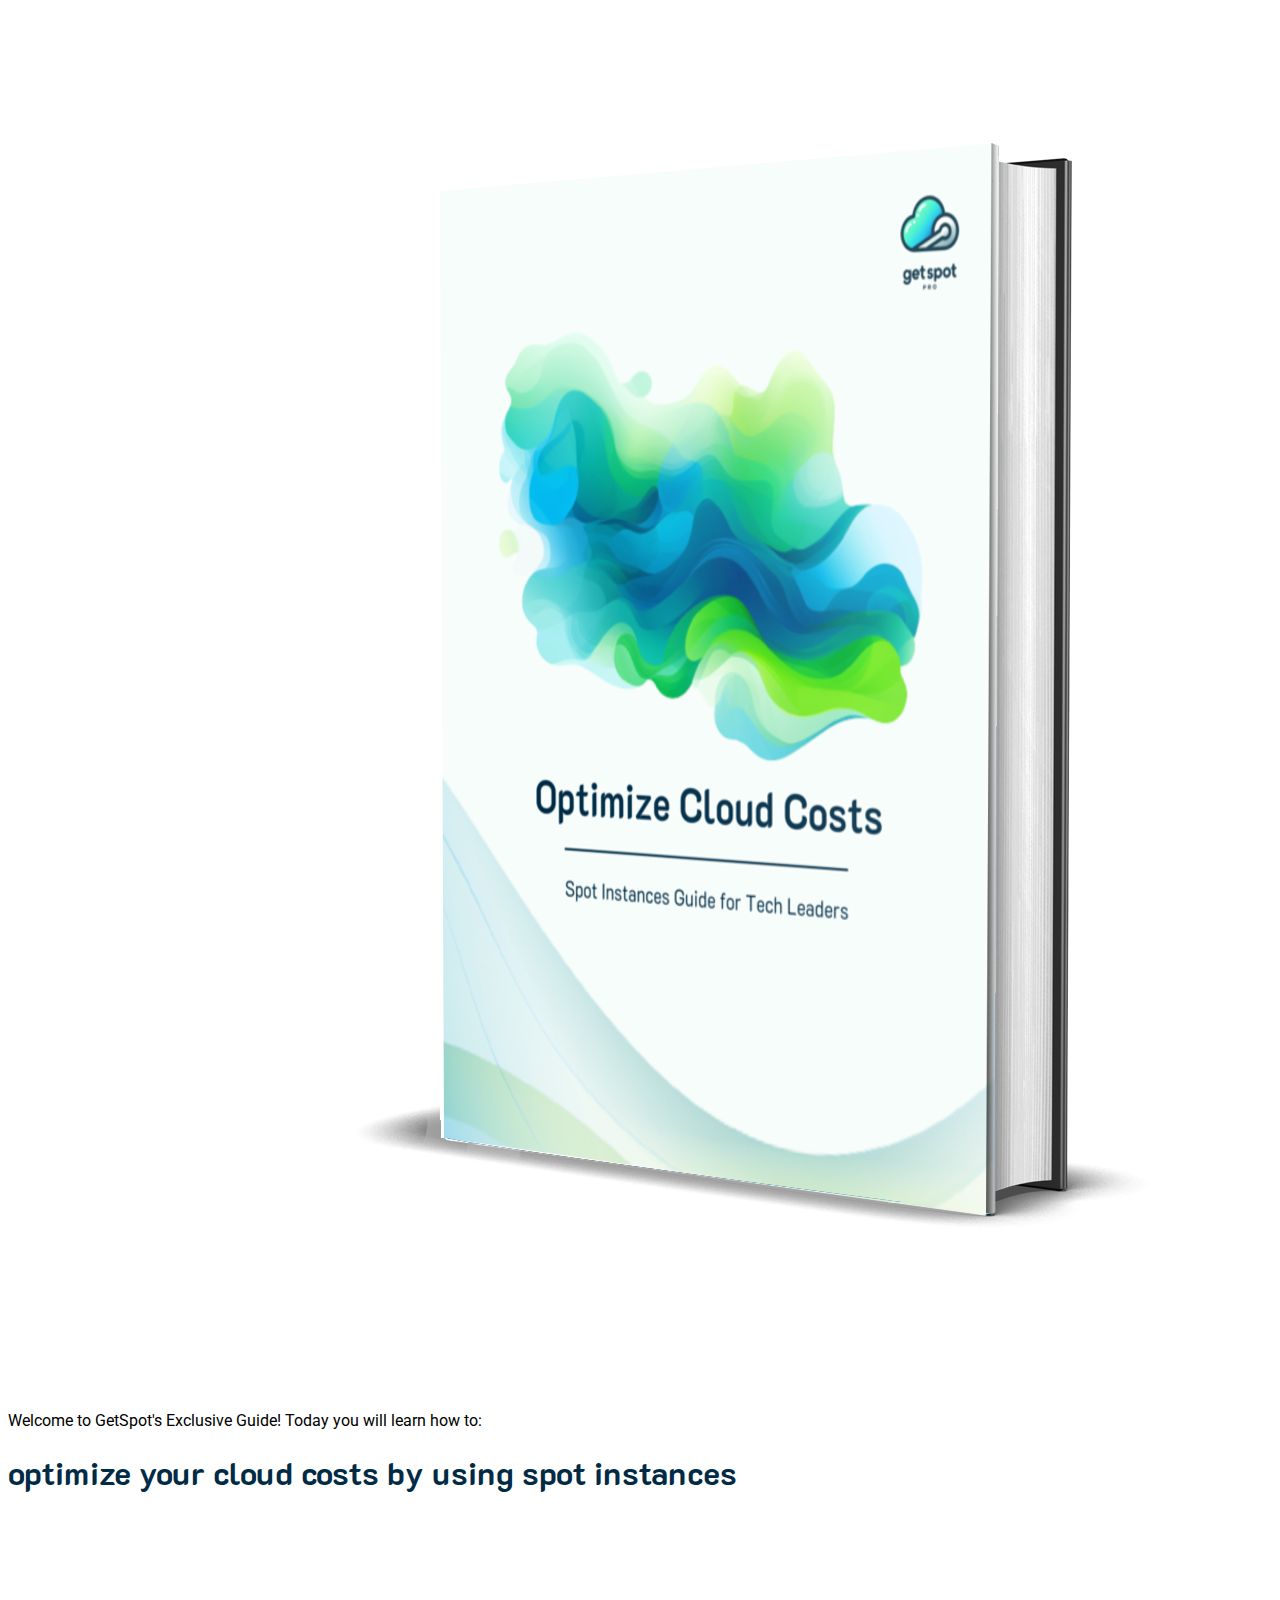
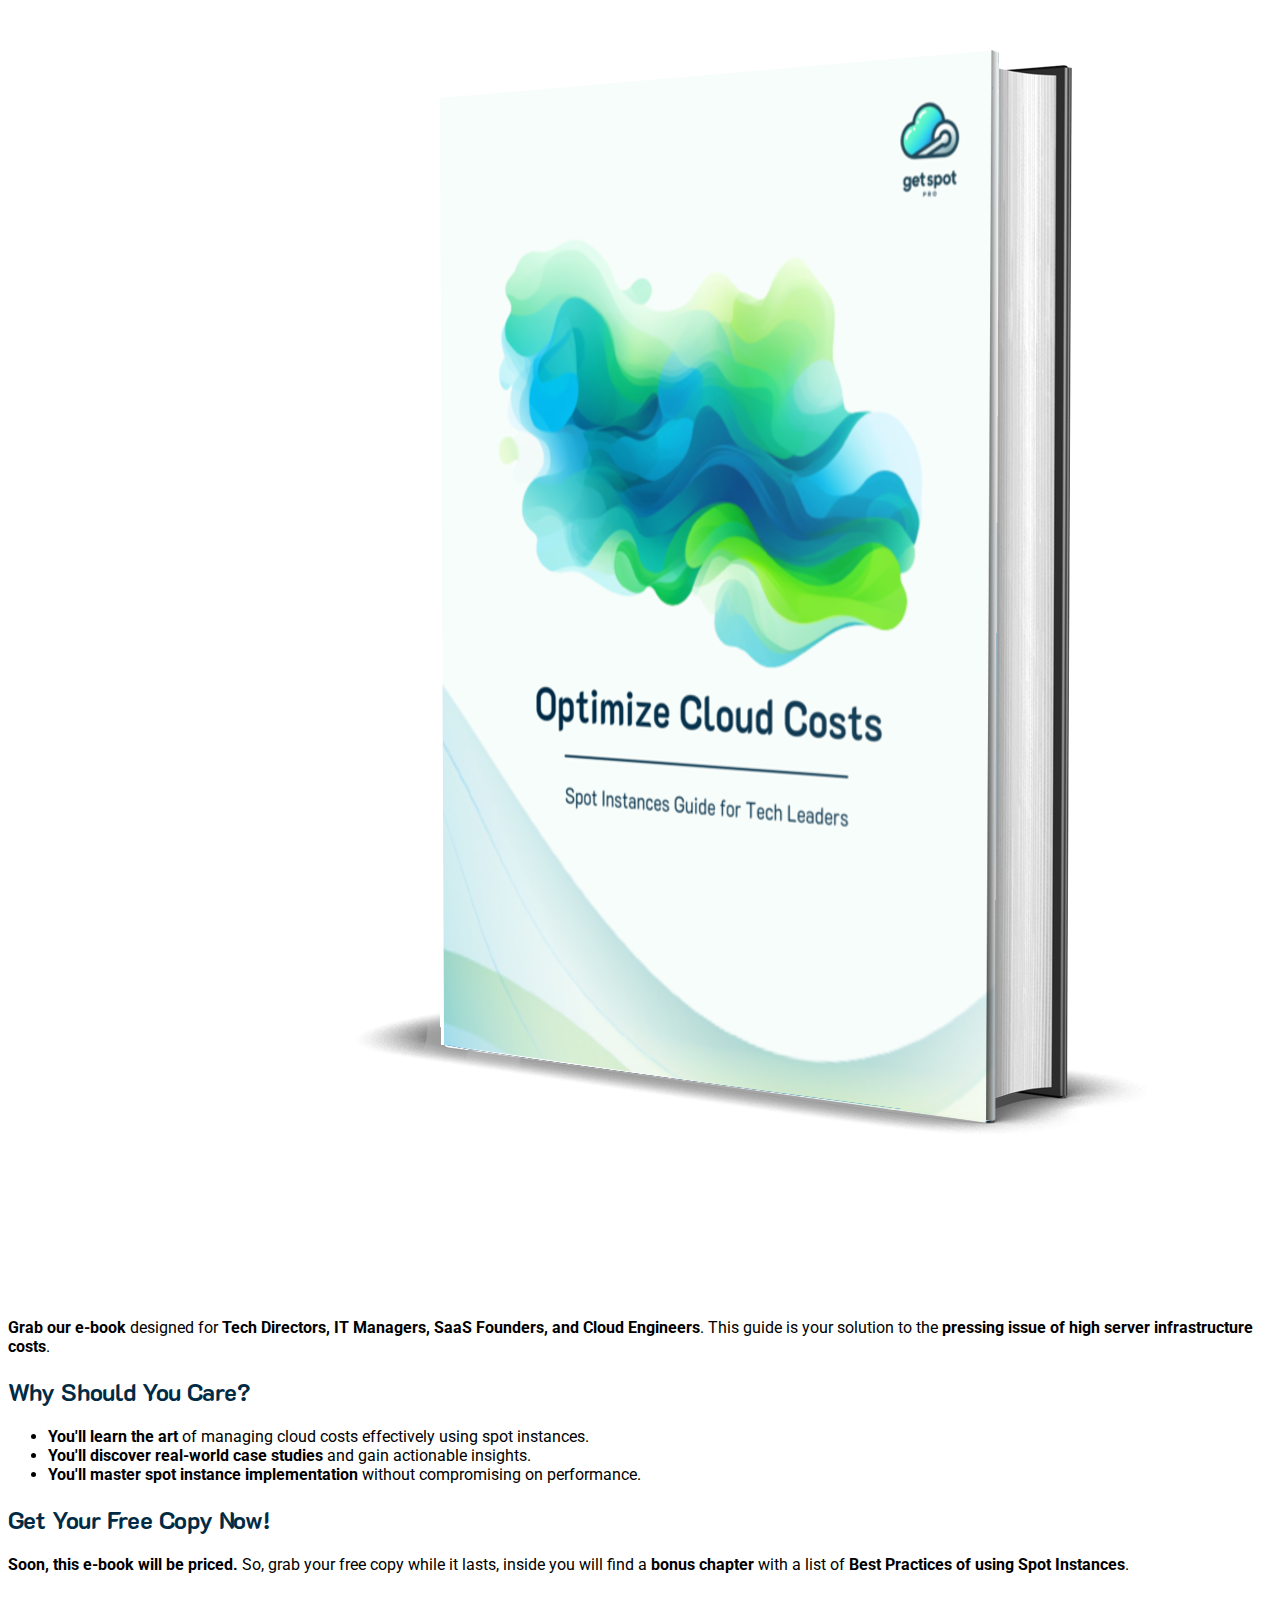
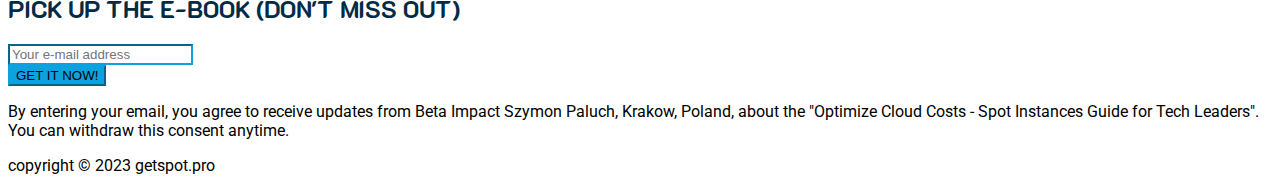
==== index.html @ 346973ee "null" ====
<!DOCTYPE html>
<html lang="pl">
  <head>
    <meta charset="UTF-8">
    <title>Optimize Cloud Costs – Spot Instances Guide for Tech Leaders | GetSpot - </title>
    <meta name="viewport" content="width=device-width, initial-scale=1.0">
    <link rel="apple-touch-icon" sizes="180x180" href="/apple-touch-icon.png">
    <link rel="icon" type="image/png" sizes="32x32" href="/img/favicon-32x32.png">
    <link rel="icon" type="image/png" sizes="192x192" href="/img/android-chrome-192x192.png">
    <link rel="icon" type="image/png" sizes="16x16" href="/img/favicon-16x16.png">
    <link rel="manifest" href="/site.webmanifest">
    <link rel="mask-icon" href="/img/safari-pinned-tab.svg" color="#0ca2df">
    <meta name="apple-mobile-web-app-title" content="GetSpot">
    <meta name="application-name" content="GetSpot">
    <meta name="msapplication-TileColor" content="#f6fdfa">
    <meta name="msapplication-TileImage" content="/img/mstile-144x144.png">
    <meta name="theme-color" content="#f6fdfa">
    <link href="https://fonts.googleapis.com/css2?family=Roboto:wght@400;700&family=K2D:wght@400;700&display=swap" rel="stylesheet">
    <!-- Bootstrap CSS -->
    <link href="https://cdn.jsdelivr.net/npm/bootstrap@5.3.2/dist/css/bootstrap.min.css" rel="stylesheet" integrity="sha384-T3c6CoIi6uLrA9TneNEoa7RxnatzjcDSCmG1MXxSR1GAsXEV/Dwwykc2MPK8M2HN" crossorigin="anonymous">
    <!-- Optional: Bootstrap Icons -->
    <link href="https://cdn.jsdelivr.net/npm/bootstrap-icons@1.10.0/font/bootstrap-icons.css" rel="stylesheet">

    <link rel="stylesheet" href="css/styles.css">
  </head>
  <body>
    <header class="pt-2 pt-lg-4">
      <div class="container">
        <div class="row justify-content-lg-between align-items-center flex-lg-row">
            <div class="col-lg-5 col-12 d-none d-lg-block">
                <img src="/img/cover.png" alt="" class="w-100">
            </div>
            <div class="col-lg-7 col-12">
                <p class="my-4 fw-bold text-uppercase fs-3">
                    Welcome to GetSpot's Exclusive Guide! Today you will learn how to:
                </p>
                <h1 class="display-8 text-uppercase mb-4 fs-1 text-center">
                    optimize your cloud costs by&nbsp;using spot instances
                </h1>
                <div class="row flex">
                    <div class="col-lg-5 col-12 d-block d-lg-none">
                        <img src="/img/cover.png" alt="" class="w-50 d-block" style="margin: auto;">
                        <div id="scroll-arrow" class="scroll-arrow">
                            <p class="read-more"><strong>READ MORE</strong></p>
                            <span class="arrow"></span>
                        </div>  
                    </div>
                </div>
                <p class="mt-lg-3 mb-3 fs-5">
                <strong>Grab our e-book</strong> designed for <strong>Tech Directors, IT Managers, SaaS Founders, and Cloud Engineers</strong>. This guide is your solution to the <strong>pressing issue of high server infrastructure costs</strong>.
                </p>         
                <h2 class="mt-lg-3 mb-3 fs-5">
                    Why Should You Care?  
                </h2>
                <ul class="mt-lg-3 mb-3 fs-5">
                    <li><strong>You'll learn the art</strong> of managing cloud costs effectively using spot instances.</li>
                    <li><strong>You'll discover real-world case studies</strong> and gain actionable insights.</li>
                    <li><strong>You'll master spot instance implementation</strong> without compromising on performance.</li>                
                </ul>                
                <h2 class="mt-lg-3 mb-3 fs-5">
                    Get Your Free Copy Now!
                </h2>
                <p class="mt-lg-3 mb-3 fs-5">
                    <strong>Soon, this e-book will be priced.</strong> So, grab your free copy while it lasts, inside you will find a <strong>bonus chapter</strong> with a list of <strong>Best Practices of using Spot Instances</strong>.
                </p>
                
                
                <h2 class="my-4 fs-3 fw-bold text-uppercase text-center">
                    PICK UP THE E-BOOK (DON'T MISS OUT)
                </h2>
                <div class="row mb-4">
                <div id="mlb2-8597739" class="ml-form-embedContainer ml-subscribe-form ml-subscribe-form-8597739 col-sm-12">
                    <form action="https://assets.mailerlite.com/jsonp/500457/forms/102277418700506732/subscribe" data-code="" method="post" target="_blank" class="d-flex ml-block-form">
                    <div class="input-group rounded-0 border-0 form-primary">
                        <div class="input-group-text rounded-0 border-end-0  ps-4 pe-2 form-primary"></div>
                        <input type="email" placeholder="Your e-mail address" class="form-control border-start-0 rounded-0 ps-1 form-primary" required="required"  data-inputmask="" name="fields[email]"  autocomplete="email">
                        <input type="hidden" name="ml-submit" value="1">
                    </div>
                    <button type="submit" class="btn btn-primary rounded-0 text-uppercase">GET IT NOW!</button>
                    </form>
                </div>
                </div>
                <p class="mb-0 fs-6">
                    By entering your email, you agree to receive updates from Beta Impact Szymon Paluch, Krakow, Poland, about the "Optimize Cloud Costs - Spot Instances Guide for Tech Leaders". You can withdraw this consent anytime.
                </p>
          </div>
        </div>
      </div>
    </header>
    <footer class="pb-md-4 py-2 text-center ">
      <div class="container">
        <div class="my-2 border-bottom border-dark-3"></div>
        <p class="fs-5 mb-0">
          copyright © 2023 getspot.pro
        </p>
      </div>
    </footer>
    <script>
        function ml_webform_success_8597739() {
            try {
                window.top.location.href = 'https://getspot.pro/thank-you';
            } catch (e) {
                window.location.href = 'https://getspot.pro/thank-you';
            }
        }
    </script>


    <script src="https://groot.mailerlite.com/js/w/webforms.min.js?v1f25ee4b05f240a833e02c19975434a4" type="text/javascript"></script>
    <script>
        fetch("https://assets.mailerlite.com/jsonp/500457/forms/102277418700506732/takel")
    </script>

    <!-- Bootstrap JS & Popper.js -->
    <script src="https://cdn.jsdelivr.net/npm/bootstrap@5.3.2/dist/js/bootstrap.bundle.min.js" integrity="sha384-C6RzsynM9kWDrMNeT87bh95OGNyZPhcTNXj1NW7RuBCsyN/o0jlpcV8Qyq46cDfL" crossorigin="anonymous"></script>
    <script src="js/script.js" defer></script>
  </body>
</html>
---- css/styles.css ----
/* Existing styles */
::selection {
    background: #53F5C5;
  }

/* New styles for body text and headings */
body {
    font-family: 'Roboto', sans-serif;
    color: #000000;
    background: #fff;
    min-height: 100vh;
    font-size: 1rem; /* This sets the font size to the default root size, which is typically 16px in most browsers. */
}

h1, h2, h3, h4, h5, h6 {
    font-family: 'K2D', sans-serif;
    color: #012b45;
    font-weight: bold;  /* Making headings bold */
}

.scroll-arrow {
    position: relative;
    cursor: pointer;
    left: 50%;
    top: 4px;
    animation: pulse 1s infinite;
    display: none; /* by default the arrow is hidden */
    text-align: center; /* center the text and the arrows */
}

/* Show the arrow on screens smaller than 992px */
@media screen and (max-width: 991px) {
    .scroll-arrow {
        display: block;
    }
}

.scroll-arrow .arrow {
    display: inline-block;
    width: 20px;
    height: 20px;
    margin: 0px;
    transform: translate(0, -10px) rotateZ(45deg);
    border-bottom: 4px solid #53F5C5;
    border-right: 4px solid #53F5C5;
}

.read-more {
    font-size: 1em;
    margin-bottom: 0.25em;
    color: #53F5C5;
}

@keyframes pulse {
    0% { transform: translate(-50%, 0); }
    50% { transform: translate(-50%, -10px); }
    100% { transform: translate(-50%, 0); }
}

.btn-primary {
    background-color: #0CA2DF;
    border-color: #0CA2DF;
}

.btn-primary:hover {
    background-color: #53F5C5;
    border-color: #53F5C5;
}

.form-primary {
    background-color: #ffffff;
    border-color: #0CA2DF;
  }
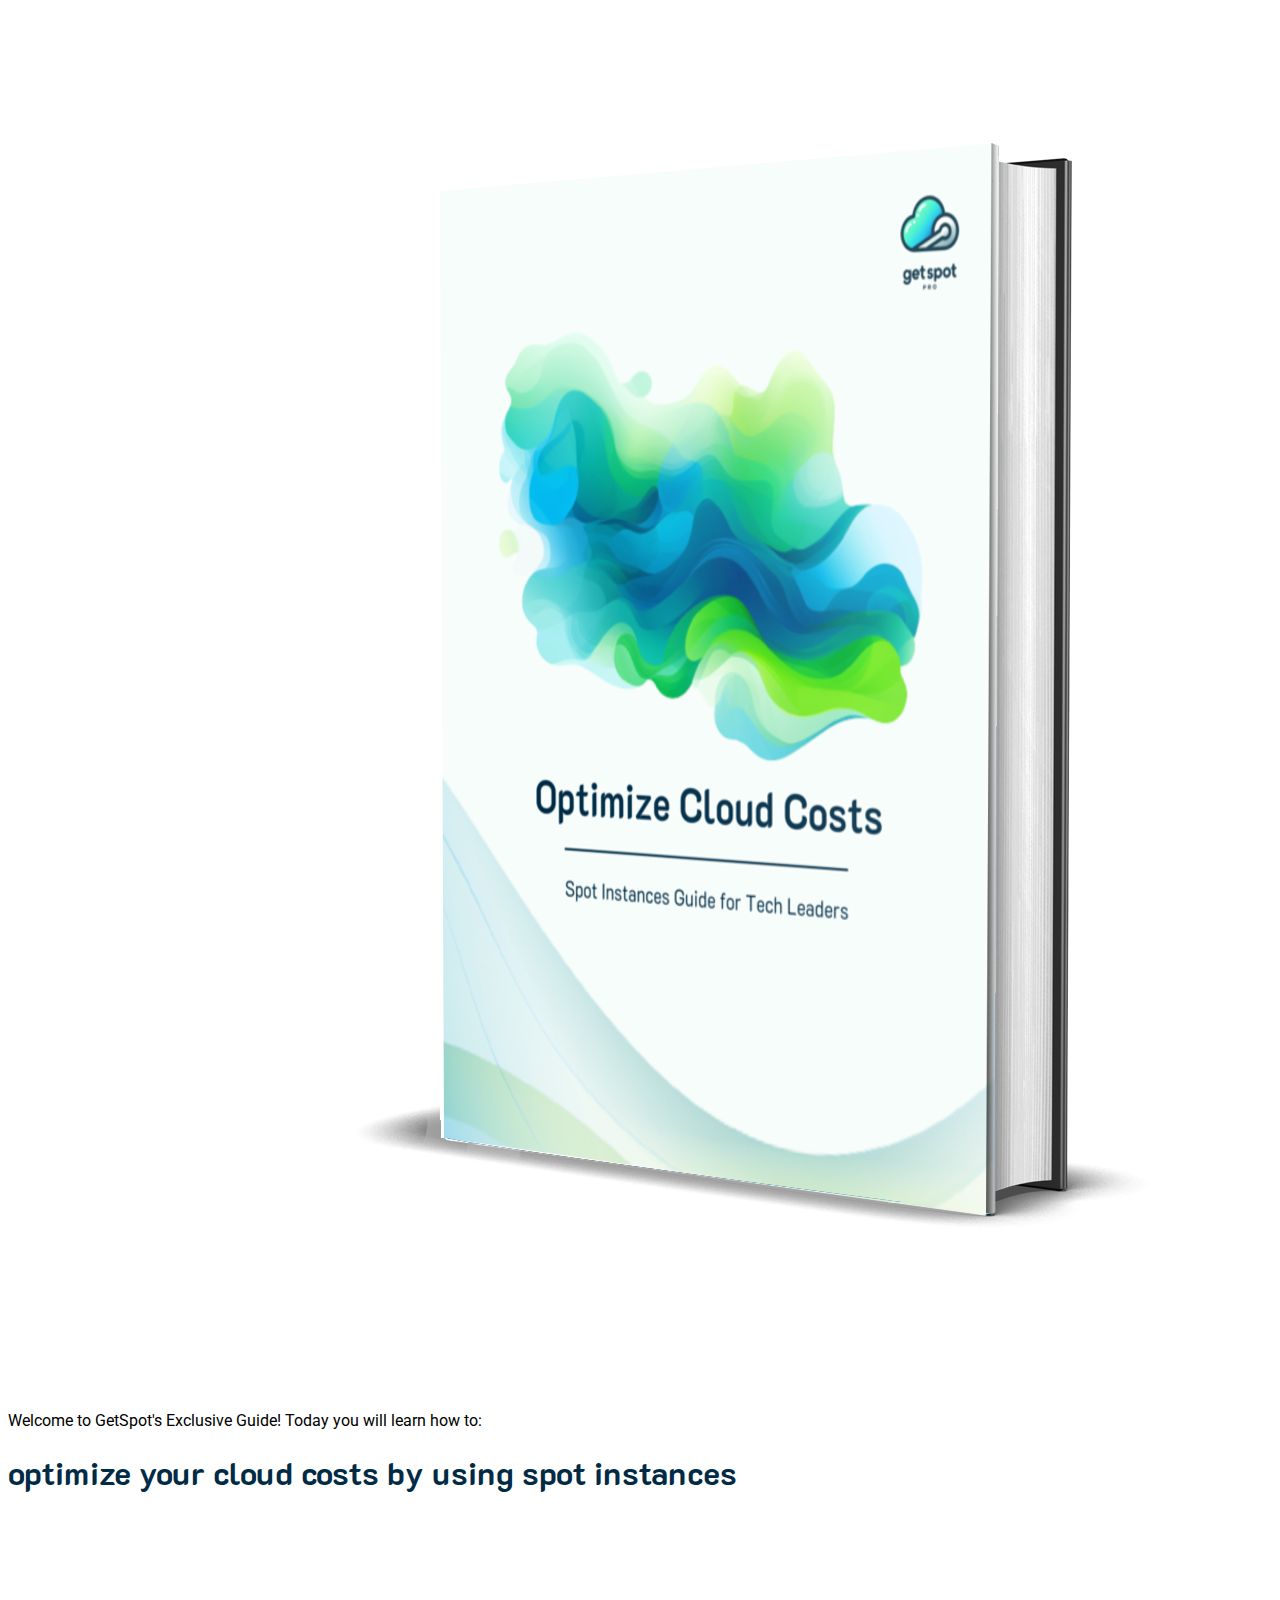
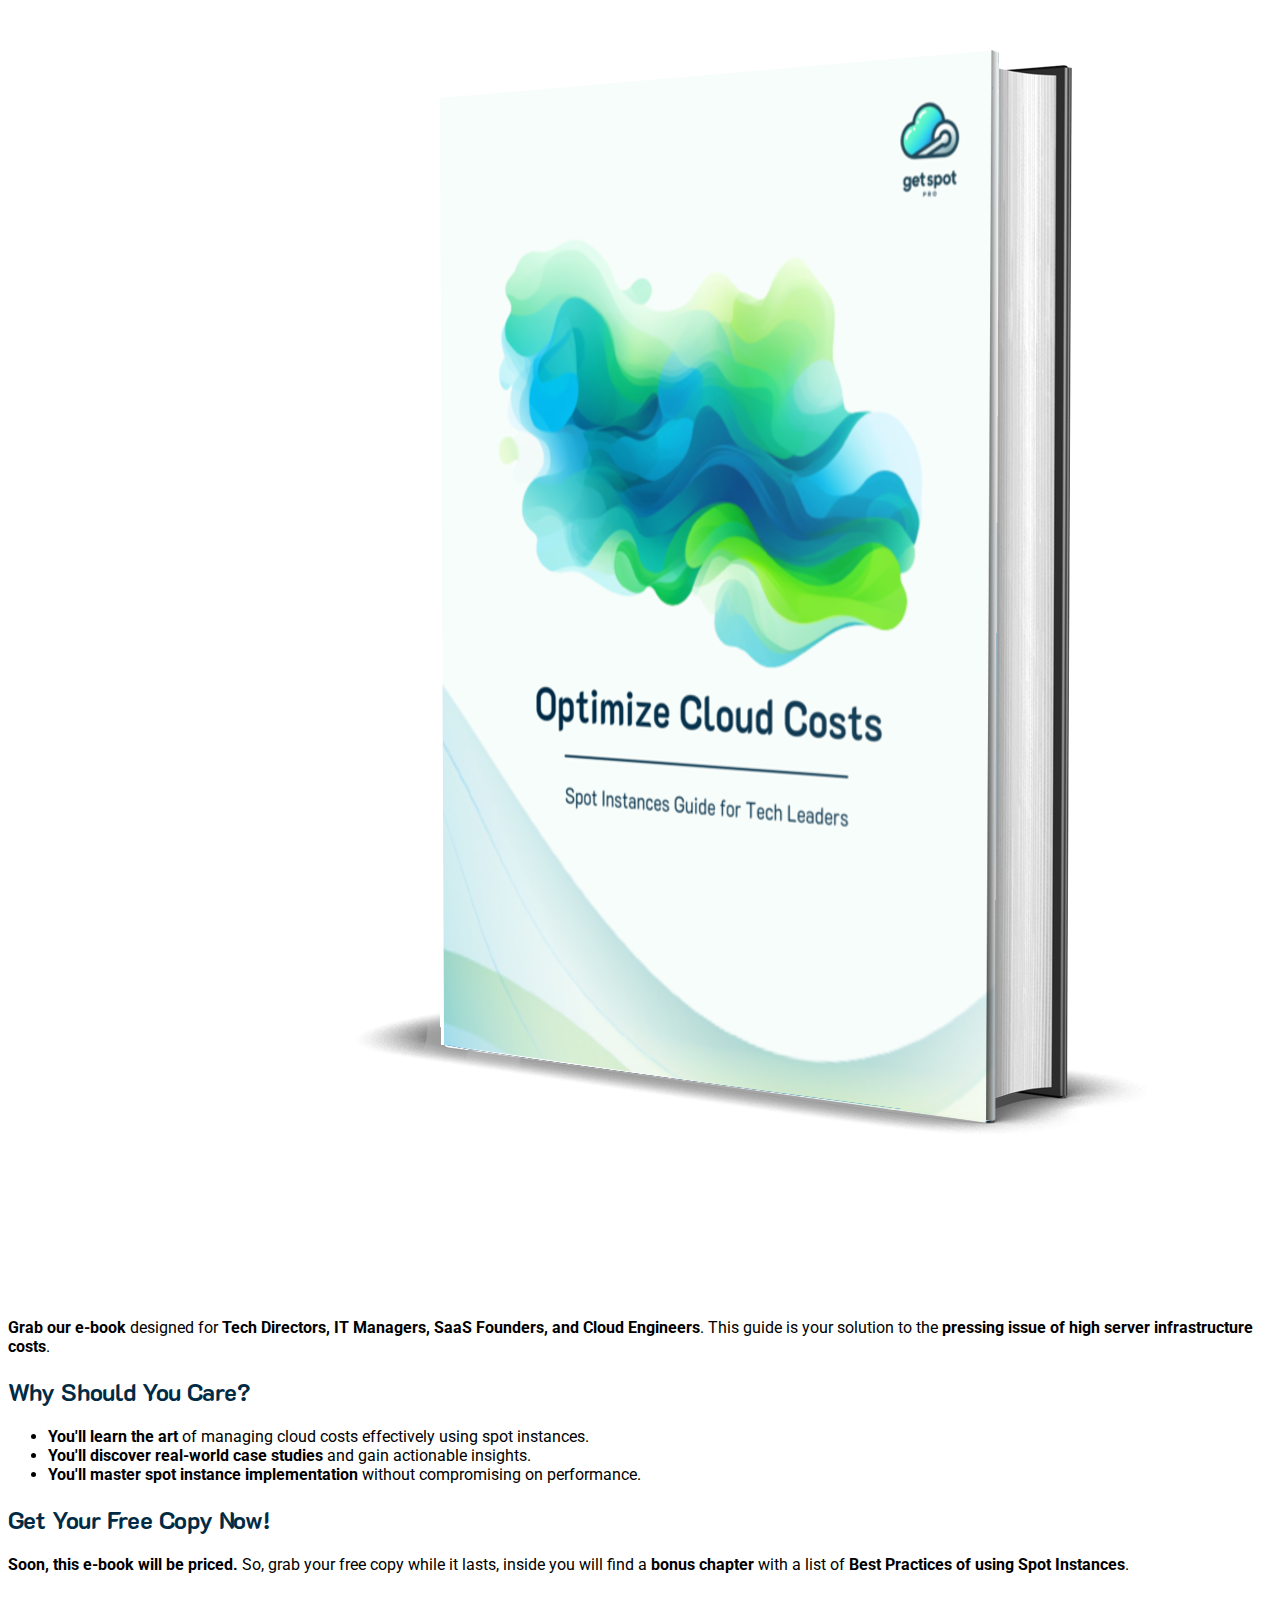
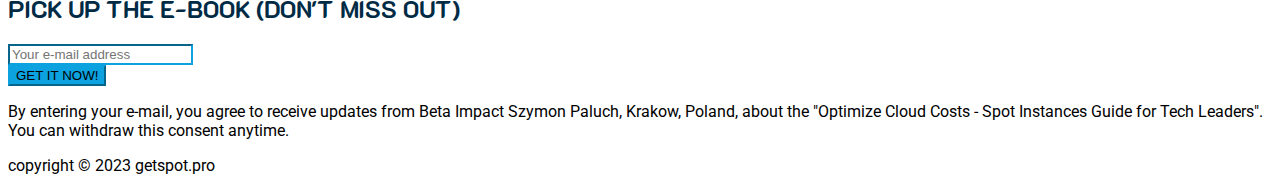
==== commit 9706a97a: "null" ====
--- a/index.html
+++ b/index.html
@@ -22,8 +22,32 @@
     <link href="https://cdn.jsdelivr.net/npm/bootstrap-icons@1.10.0/font/bootstrap-icons.css" rel="stylesheet">
 
     <link rel="stylesheet" href="css/styles.css">
+    <!-- Meta Pixel Code -->
+    <script>
+        !function(f,b,e,v,n,t,s)
+        {if(f.fbq)return;n=f.fbq=function(){n.callMethod?
+        n.callMethod.apply(n,arguments):n.queue.push(arguments)};
+        if(!f._fbq)f._fbq=n;n.push=n;n.loaded=!0;n.version='2.0';
+        n.queue=[];t=b.createElement(e);t.async=!0;
+        t.src=v;s=b.getElementsByTagName(e)[0];
+        s.parentNode.insertBefore(t,s)}(window, document,'script',
+        'https://connect.facebook.net/en_US/fbevents.js');
+        fbq('init', '3516967385287315');
+        fbq('track', 'PageView');
+    </script>
+    <!-- End Meta Pixel Code -->
   </head>
   <body>
+    <!-- Meta Pixel Noscript Code -->
+    <noscript>
+        <img height="1" width="1" style="display:none"
+        src="https://www.facebook.com/tr?id=3516967385287315&ev=PageView&noscript=1"
+        />
+        <img height="1" width="1" style="display:none"
+        src="https://www.facebook.com/tr?id=3516967385287315&ev=CompleteRegistration&noscript=1"
+        />
+    </noscript>
+    <!-- End Meta Pixel NoscriptCode -->
     <header class="pt-2 pt-lg-4">
       <div class="container">
         <div class="row justify-content-lg-between align-items-center flex-lg-row">
@@ -39,7 +63,7 @@
                 </h1>
                 <div class="row flex">
                     <div class="col-lg-5 col-12 d-block d-lg-none">
-                        <img src="/img/cover.png" alt="" class="w-50 d-block" style="margin: auto;">
+                        <img src="/img/cover.png" alt="" class="w-75 d-block" style="margin: auto;">
                         <div id="scroll-arrow" class="scroll-arrow">
                             <p class="read-more"><strong>READ MORE</strong></p>
                             <span class="arrow"></span>
@@ -81,7 +105,7 @@
                 </div>
                 </div>
                 <p class="mb-0 fs-6">
-                    By entering your email, you agree to receive updates from Beta Impact Szymon Paluch, Krakow, Poland, about the "Optimize Cloud Costs - Spot Instances Guide for Tech Leaders". You can withdraw this consent anytime.
+                    By entering your e-mail, you agree to receive updates from Beta Impact Szymon Paluch, Krakow, Poland, about the "Optimize Cloud Costs - Spot Instances Guide for Tech Leaders". You can withdraw this consent anytime.
                 </p>
           </div>
         </div>
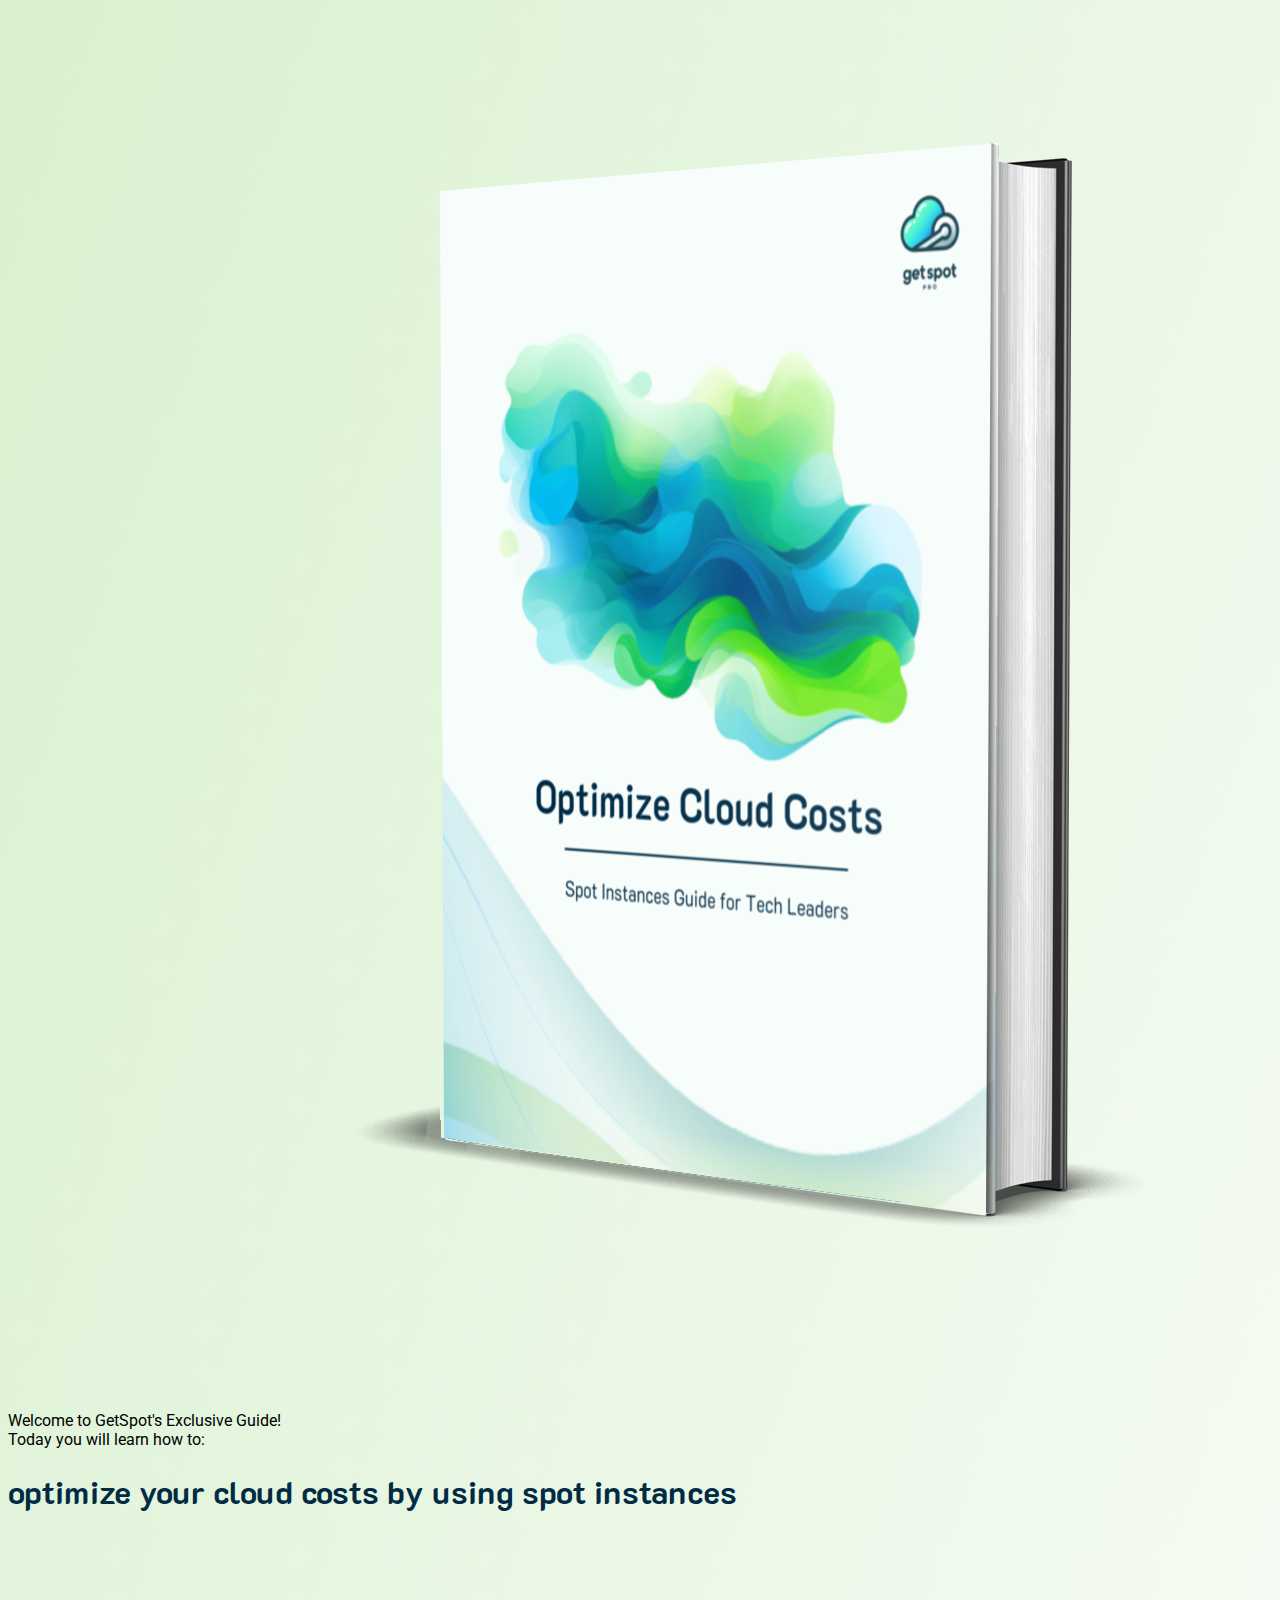
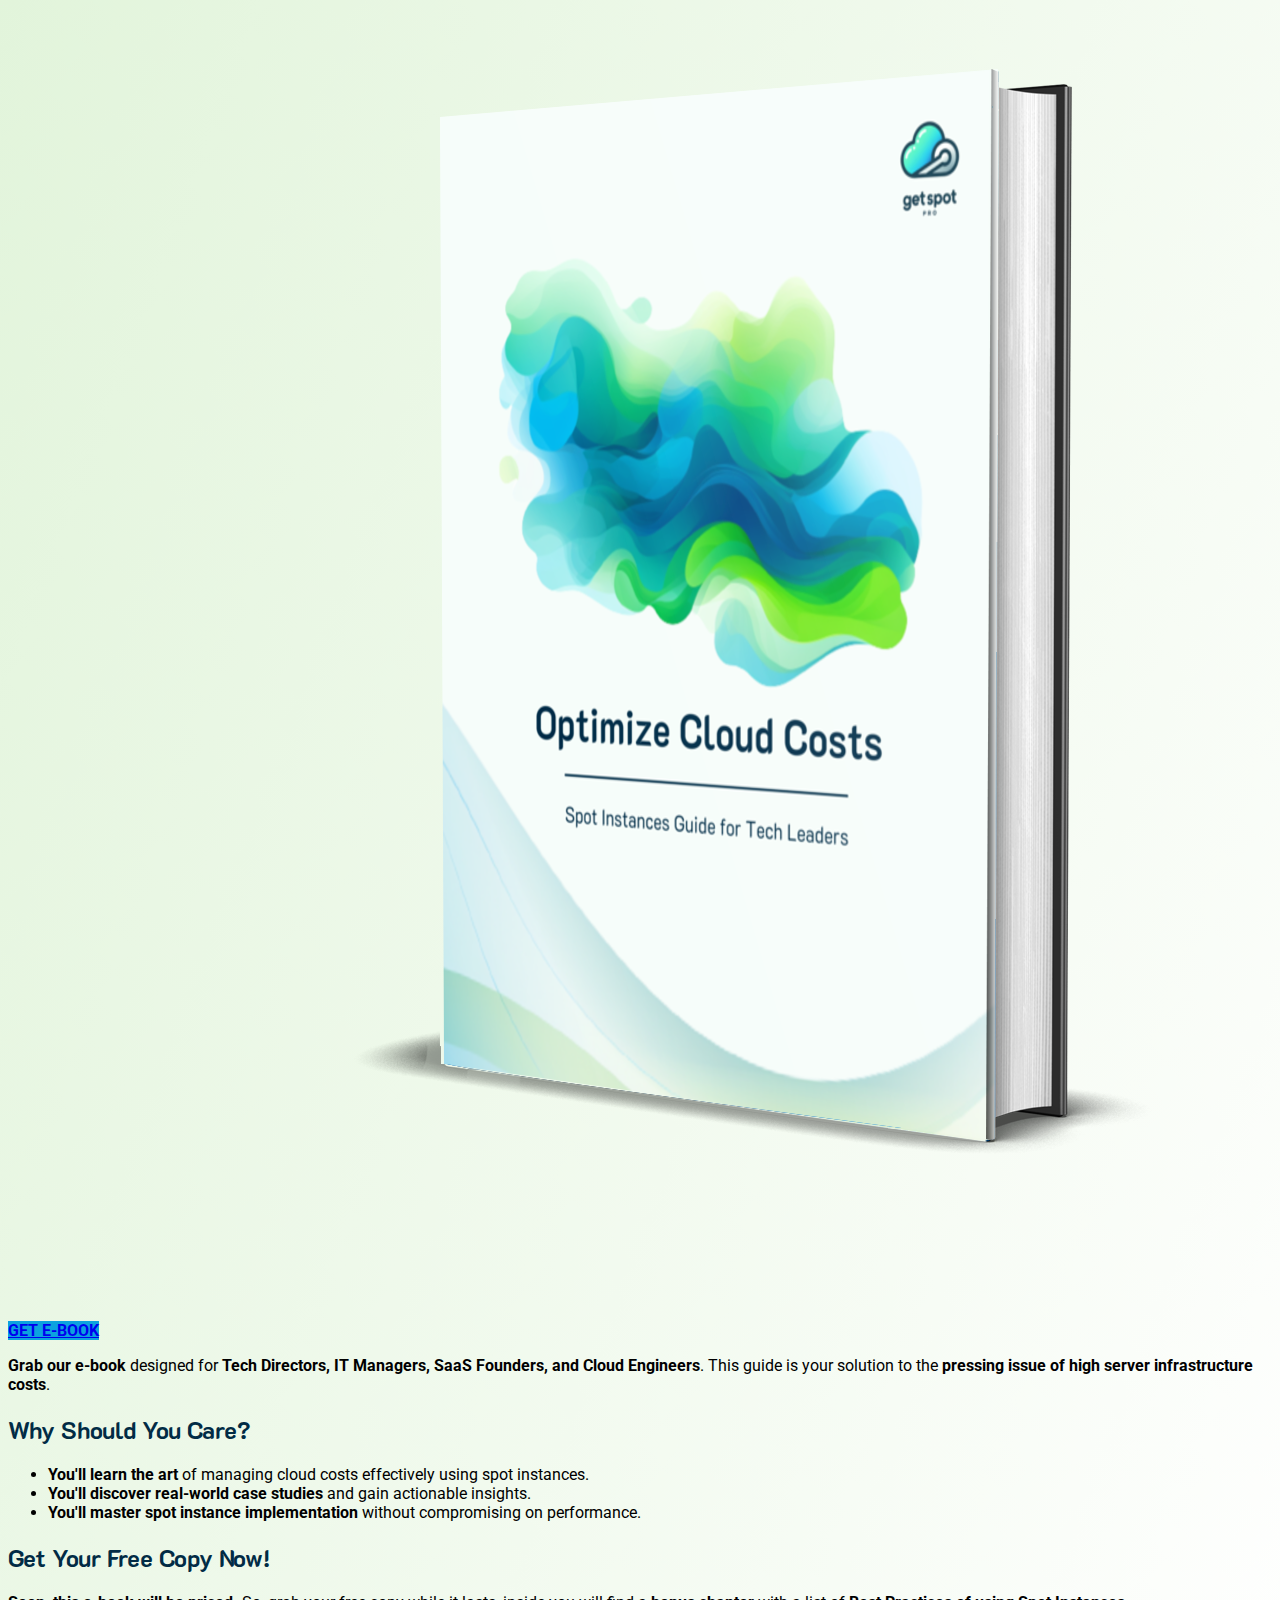
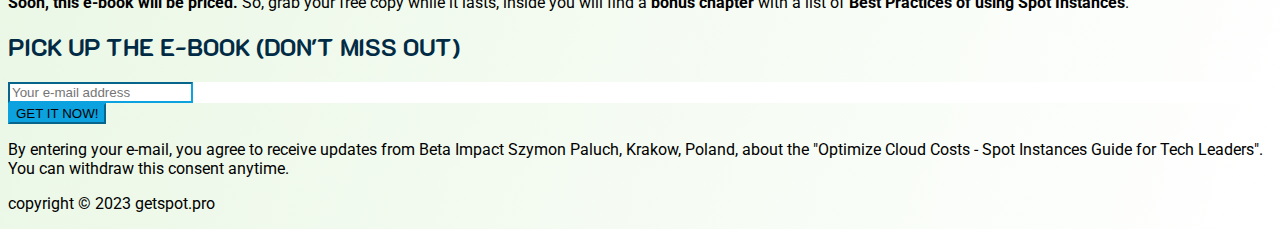
==== commit eaa1bcd5: "null" ====
--- a/index.html
+++ b/index.html
@@ -36,6 +36,26 @@
         fbq('track', 'PageView');
     </script>
     <!-- End Meta Pixel Code -->
+    <!-- Google tag (gtag.js) -->
+    <script async src="https://www.googletagmanager.com/gtag/js?id=G-XL5JF9QCM0"></script>
+    <script>
+    window.dataLayer = window.dataLayer || [];
+    function gtag(){dataLayer.push(arguments);}
+    gtag('js', new Date());
+
+    gtag('config', 'G-XL5JF9QCM0');
+    </script>
+    <!-- Hotjar Tracking Code for GetSpot -->
+    <script>
+        (function(h,o,t,j,a,r){
+            h.hj=h.hj||function(){(h.hj.q=h.hj.q||[]).push(arguments)};
+            h._hjSettings={hjid:3699231,hjsv:6};
+            a=o.getElementsByTagName('head')[0];
+            r=o.createElement('script');r.async=1;
+            r.src=t+h._hjSettings.hjid+j+h._hjSettings.hjsv;
+            a.appendChild(r);
+        })(window,document,'https://static.hotjar.com/c/hotjar-','.js?sv=');
+    </script>
   </head>
   <body>
     <!-- Meta Pixel Noscript Code -->
@@ -55,8 +75,8 @@
                 <img src="/img/cover.png" alt="" class="w-100">
             </div>
             <div class="col-lg-7 col-12">
-                <p class="my-4 fw-bold text-uppercase fs-3">
-                    Welcome to GetSpot's Exclusive Guide! Today you will learn how to:
+                <p class="my-4 fw-bold text-uppercase fs-4">
+                    Welcome to GetSpot's Exclusive Guide!<br/>Today you will learn how to:
                 </p>
                 <h1 class="display-8 text-uppercase mb-4 fs-1 text-center">
                     optimize your cloud costs by&nbsp;using spot instances
@@ -64,13 +84,12 @@
                 <div class="row flex">
                     <div class="col-lg-5 col-12 d-block d-lg-none">
                         <img src="/img/cover.png" alt="" class="w-75 d-block" style="margin: auto;">
-                        <div id="scroll-arrow" class="scroll-arrow">
-                            <p class="read-more"><strong>READ MORE</strong></p>
-                            <span class="arrow"></span>
-                        </div>  
+                        <a href="#" id="scroll-arrow" class="scroll-arrow btn btn-primary btn-lg text-uppercase rounded-0">
+                            <strong>GET E-BOOK</strong>
+                        </a>  
                     </div>
                 </div>
-                <p class="mt-lg-3 mb-3 fs-5">
+                <p class="mt-3 mb-3 fs-5">
                 <strong>Grab our e-book</strong> designed for <strong>Tech Directors, IT Managers, SaaS Founders, and Cloud Engineers</strong>. This guide is your solution to the <strong>pressing issue of high server infrastructure costs</strong>.
                 </p>         
                 <h2 class="mt-lg-3 mb-3 fs-5">
--- a/css/styles.css
+++ b/css/styles.css
@@ -7,7 +7,11 @@
 body {
     font-family: 'Roboto', sans-serif;
     color: #000000;
-    background: #fff;
+    background: rgb(217,241,208);
+    background: -moz-linear-gradient(to right bottom, rgba(217,241,208,1) 0%, rgba(255,255,255,1) 100%);
+    background: -webkit-linear-gradient(to right bottom, rgba(217,241,208,1) 0%, rgba(255,255,255,1) 100%);
+    background: linear-gradient(to right bottom, rgba(217,241,208,1) 0%, rgba(255,255,255,1) 100%);
+    filter: progid:DXImageTransform.Microsoft.gradient(startColorstr="#d9f1d0",endColorstr="#ffffff",GradientType=1);
     min-height: 100vh;
     font-size: 1rem; /* This sets the font size to the default root size, which is typically 16px in most browsers. */
 }
@@ -18,15 +22,7 @@
     font-weight: bold;  /* Making headings bold */
 }
 
-.scroll-arrow {
-    position: relative;
-    cursor: pointer;
-    left: 50%;
-    top: 4px;
-    animation: pulse 1s infinite;
-    display: none; /* by default the arrow is hidden */
-    text-align: center; /* center the text and the arrows */
-}
+
 
 /* Show the arrow on screens smaller than 992px */
 @media screen and (max-width: 991px) {
@@ -70,4 +66,9 @@
 .form-primary {
     background-color: #ffffff;
     border-color: #0CA2DF;
-  }+}
+
+.form-control:focus {
+    outline: none;
+    box-shadow: none; /* In case there's a box-shadow being applied */
+}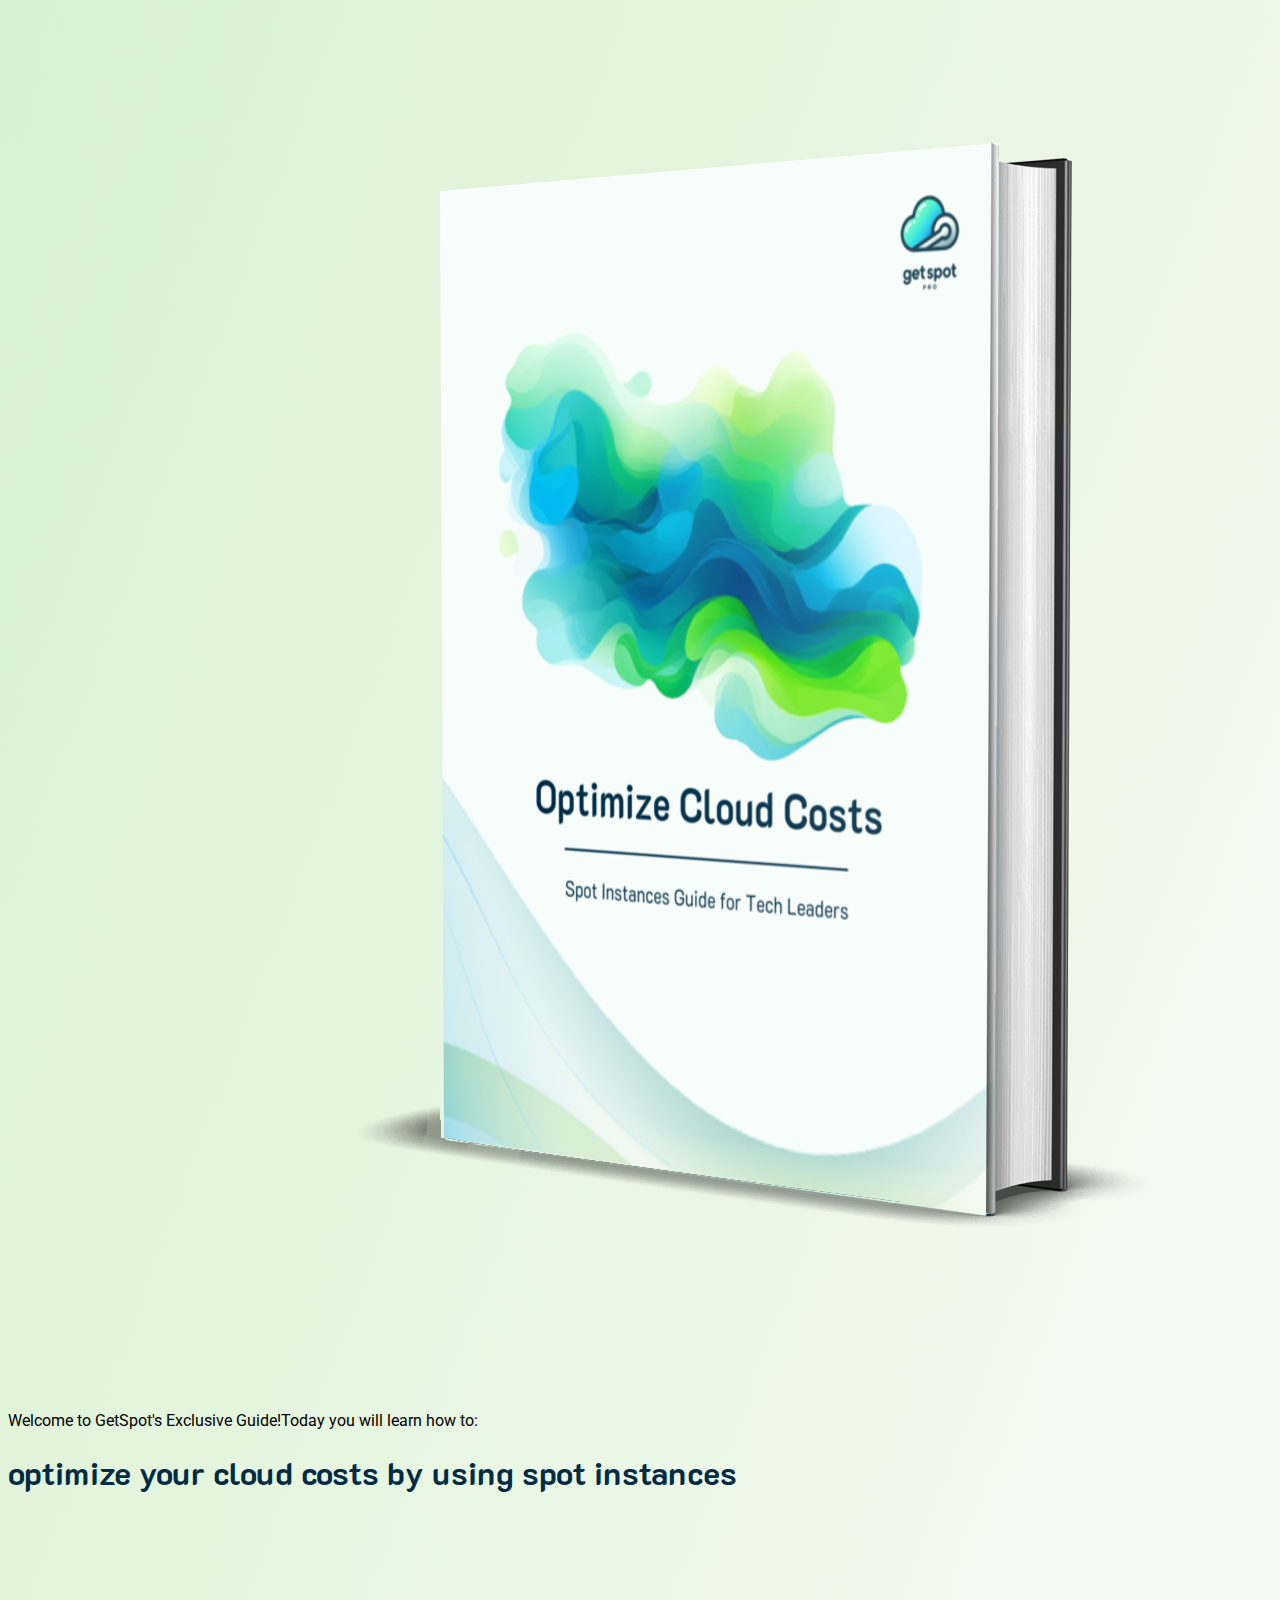
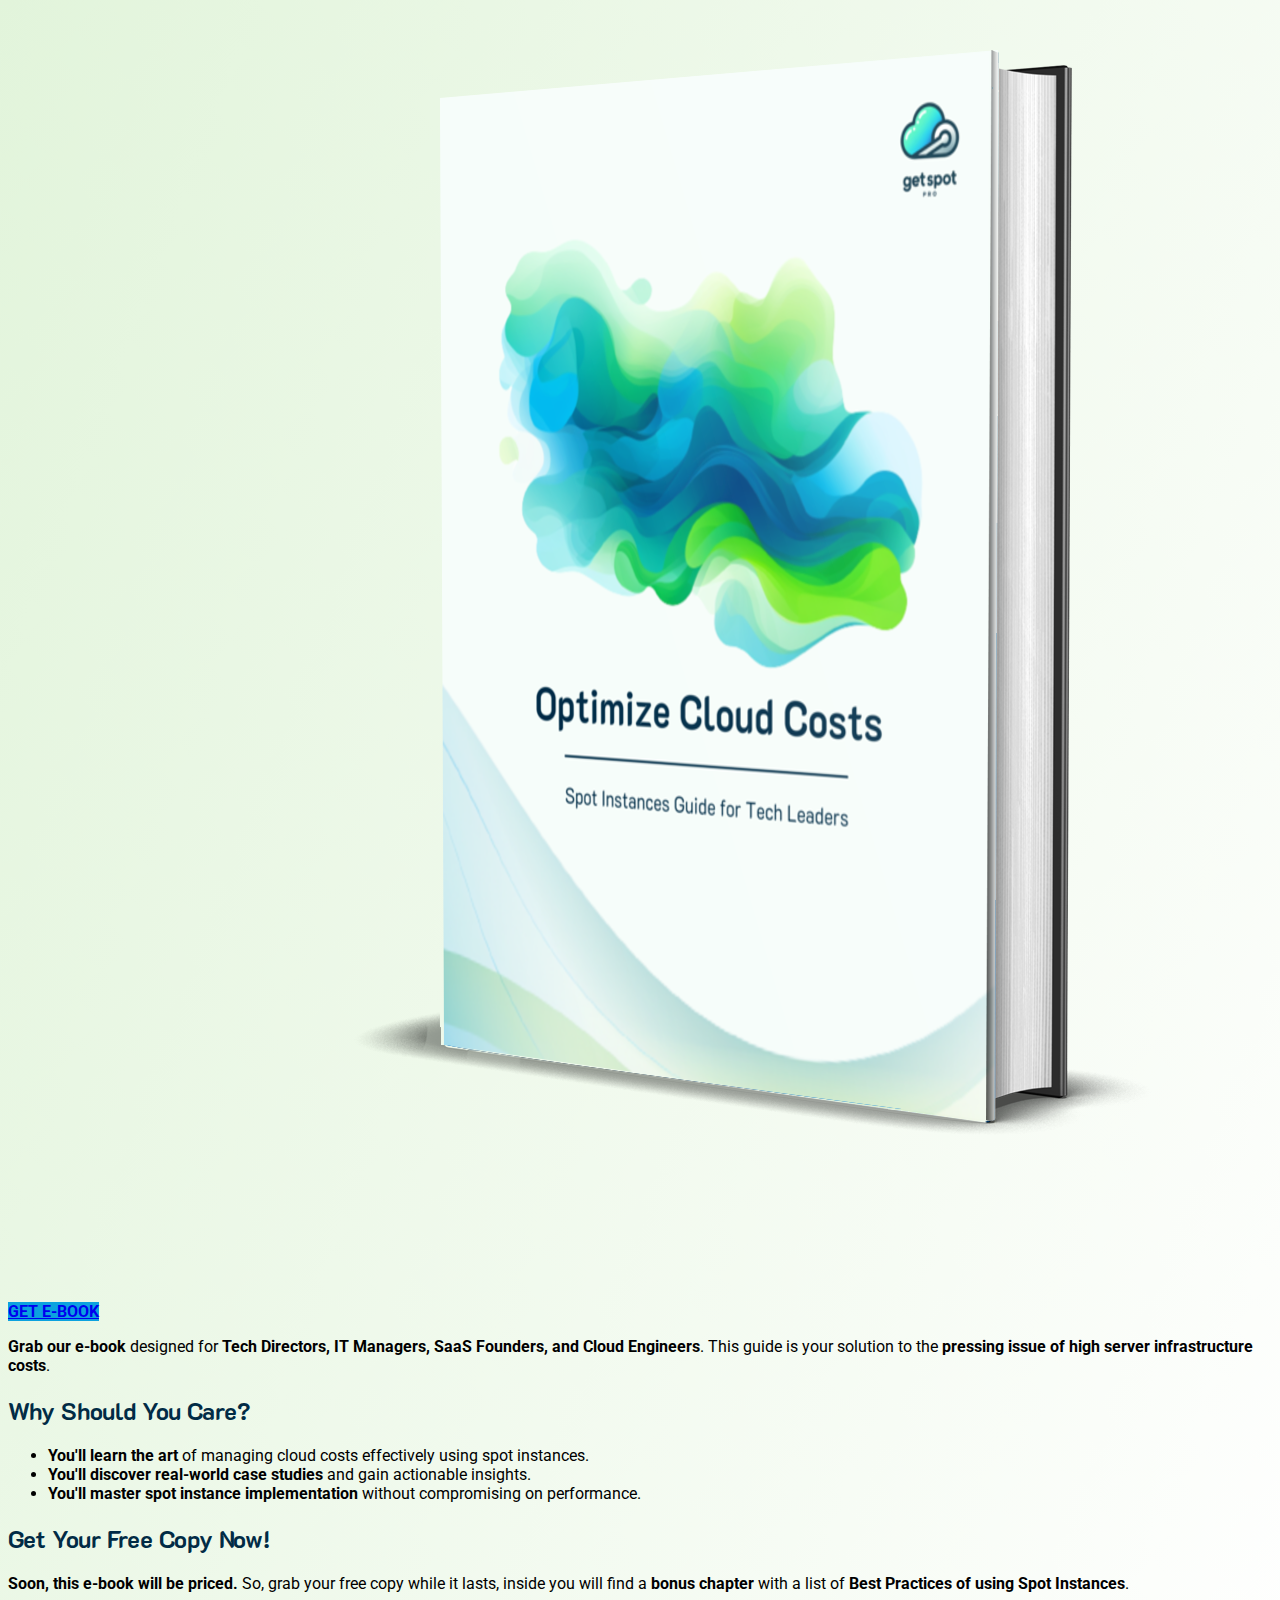
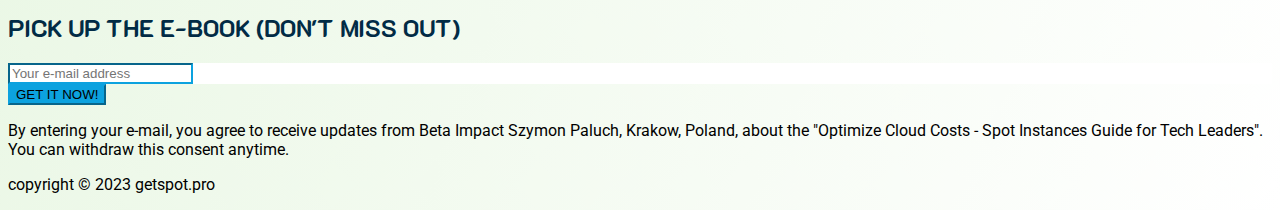
==== commit 1160b737: "null" ====
--- a/index.html
+++ b/index.html
@@ -75,15 +75,15 @@
                 <img src="/img/cover.png" alt="" class="w-100">
             </div>
             <div class="col-lg-7 col-12">
-                <p class="my-4 fw-bold text-uppercase fs-4">
-                    Welcome to GetSpot's Exclusive Guide!<br/>Today you will learn how to:
+                <p class="my-4 fw-bold text-uppercase fs-5">
+                    Welcome to GetSpot's Exclusive Guide!Today you will learn how to:
                 </p>
                 <h1 class="display-8 text-uppercase mb-4 fs-1 text-center">
                     optimize your cloud costs by&nbsp;using spot instances
                 </h1>
                 <div class="row flex">
                     <div class="col-lg-5 col-12 d-block d-lg-none">
-                        <img src="/img/cover.png" alt="" class="w-75 d-block" style="margin: auto;">
+                        <img src="/img/cover.png" alt="" class="w-50 d-block" style="margin: auto;">
                         <a href="#" id="scroll-arrow" class="scroll-arrow btn btn-primary btn-lg text-uppercase rounded-0">
                             <strong>GET E-BOOK</strong>
                         </a>  
